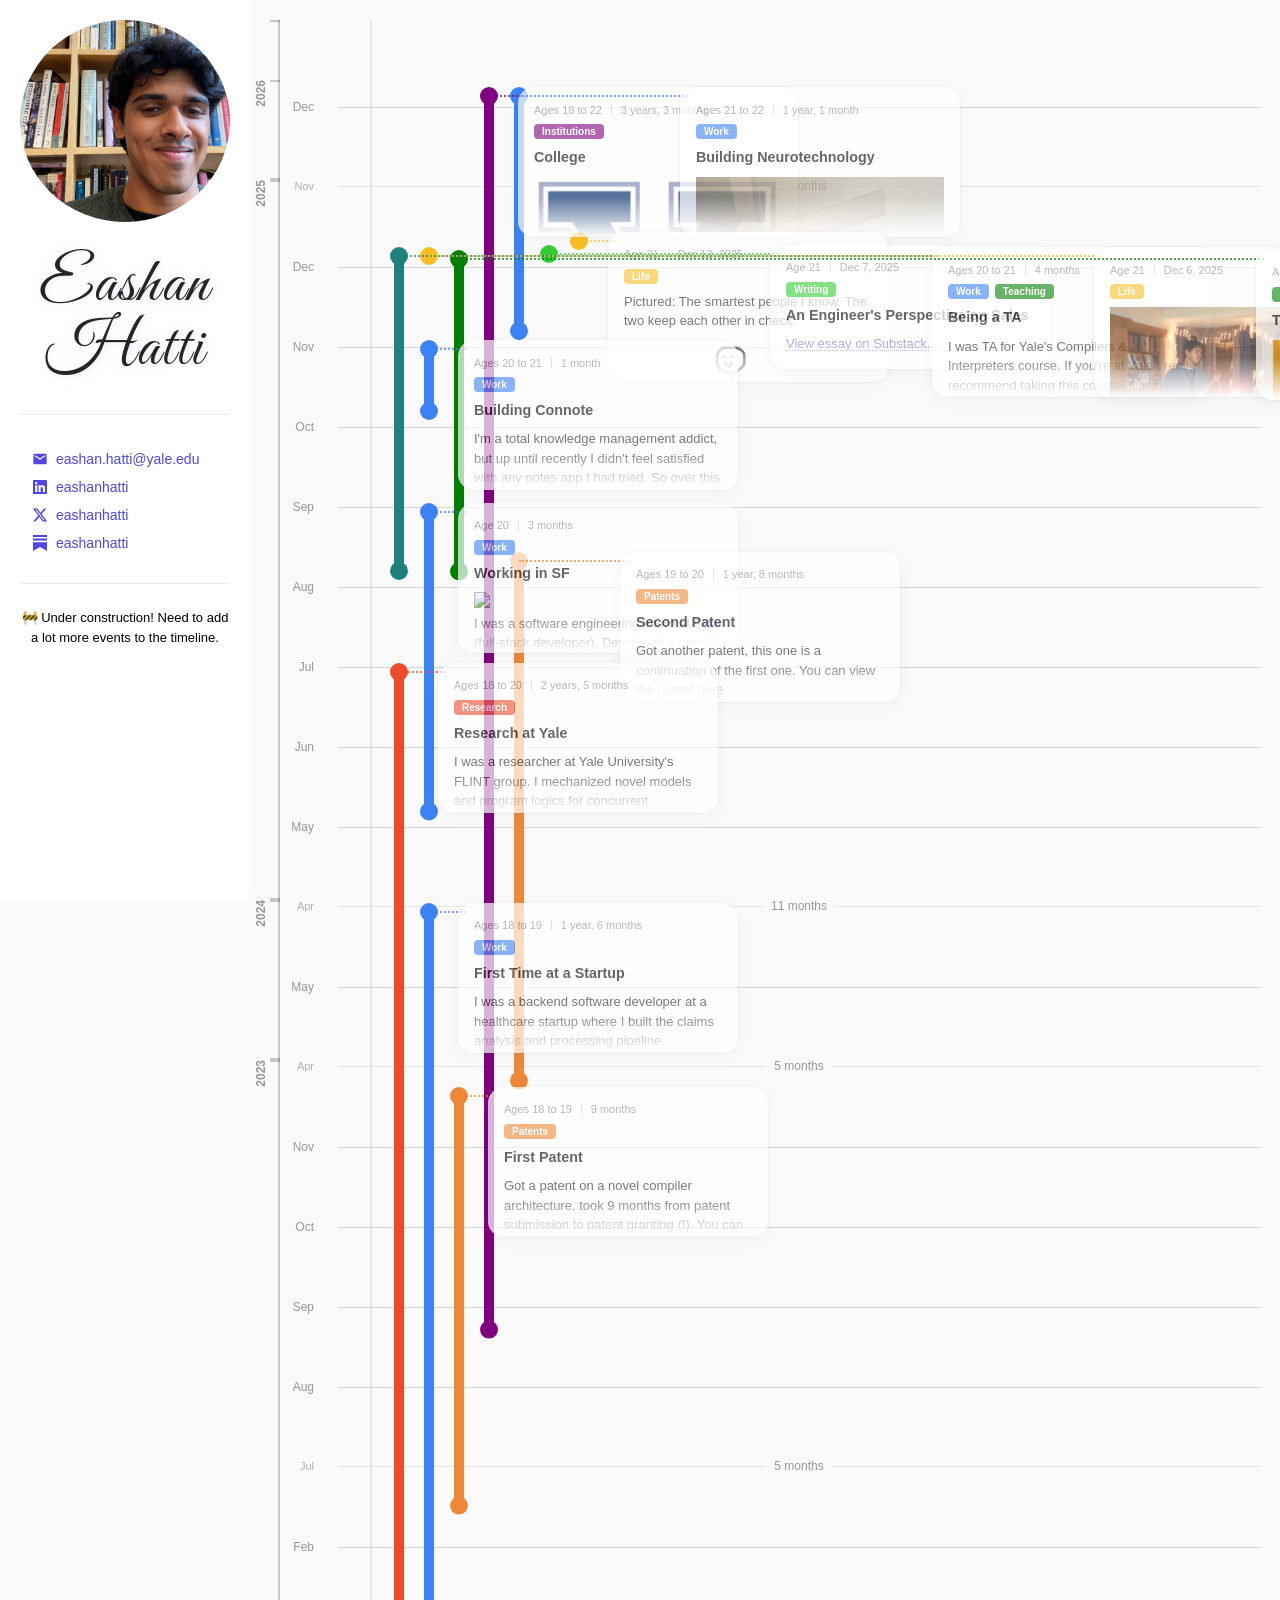
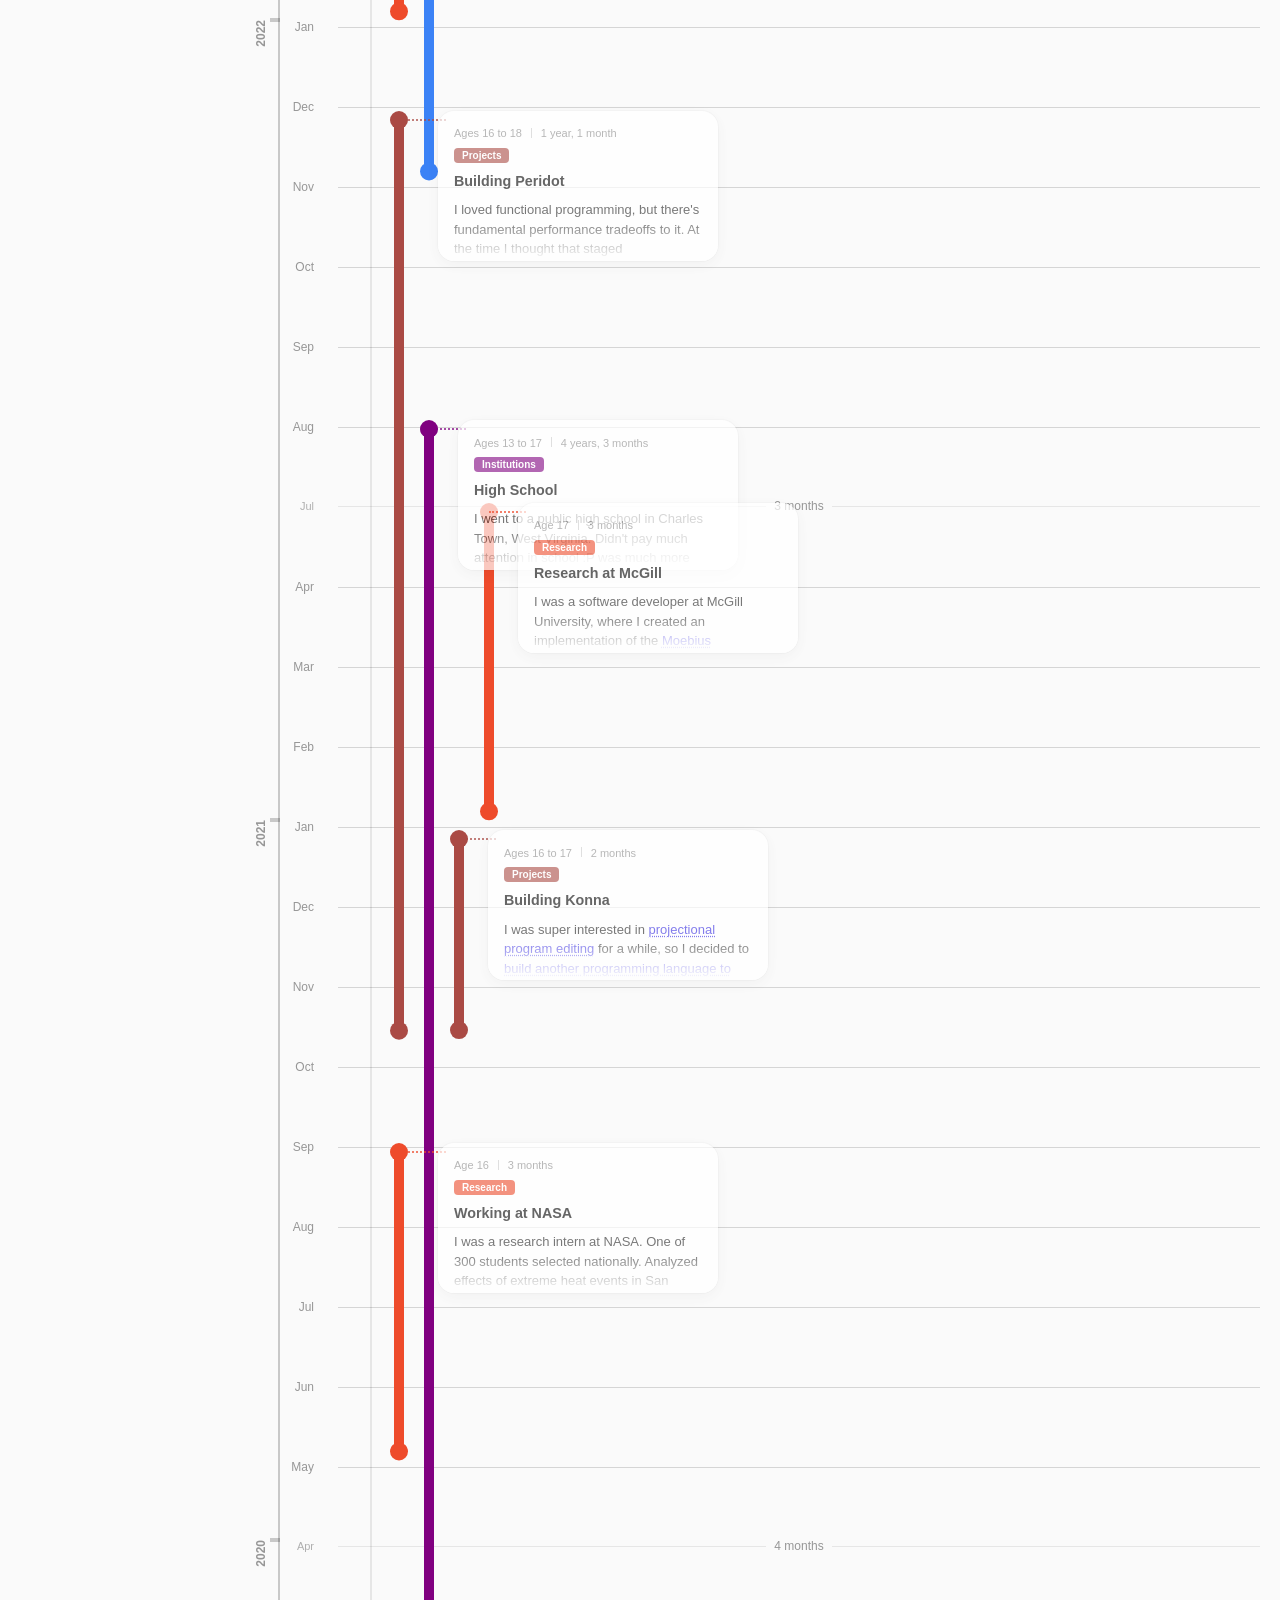
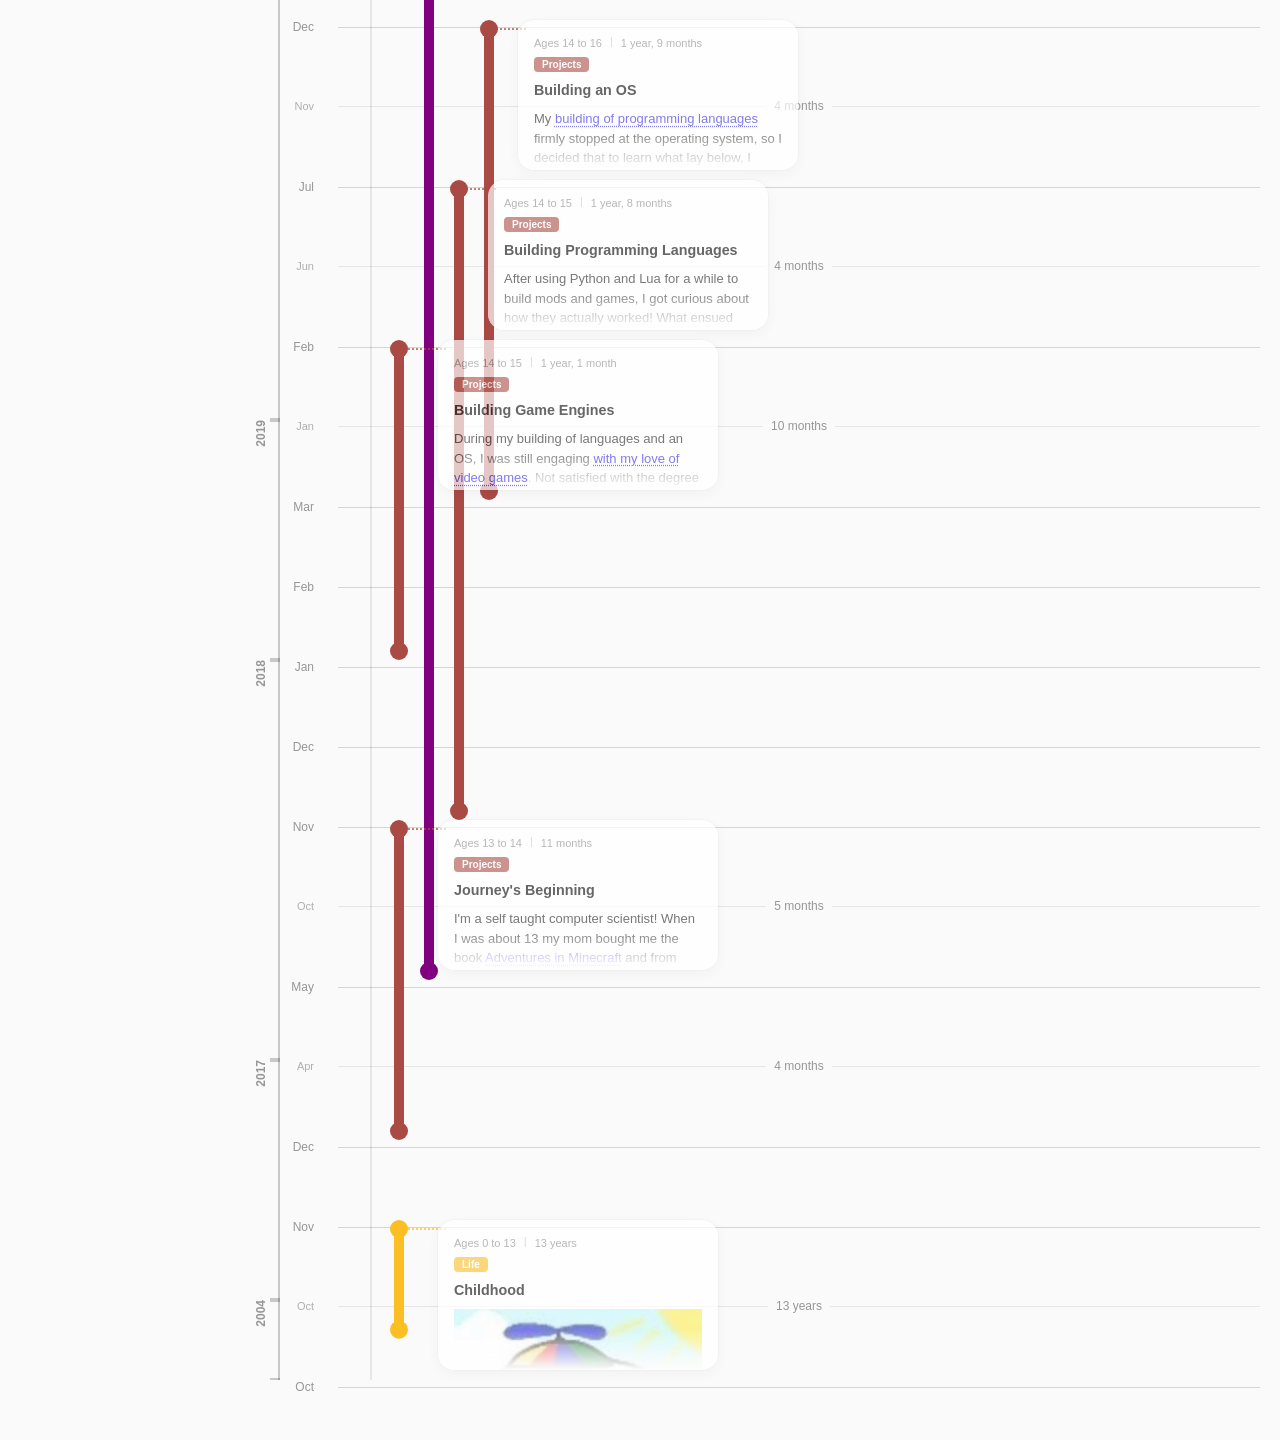
==== index.html @ cbc764d6 "init" ====
<!doctype html>
<html lang="en">
  <head>
    <meta charset="UTF-8" />
    <meta name="viewport" content="width=device-width, initial-scale=1.0" />
    <title>Eashan Hatti</title>
    <script type="module" crossorigin src="/assets/index-DlTxT7Jm.js"></script>
    <link rel="stylesheet" crossorigin href="/assets/index-BgND1UFj.css">
  </head>
  <body>
    <div id="root"></div>
  </body>
</html>
---- assets/index-BgND1UFj.css ----
@import"https://fonts.googleapis.com/css2?family=Great+Vibes&display=swap";*{margin:0;padding:0;box-sizing:border-box}html{-webkit-font-smoothing:antialiased;-moz-osx-font-smoothing:grayscale}body{font-family:-apple-system,BlinkMacSystemFont,Segoe UI,Roboto,Oxygen,Ubuntu,Cantarell,Open Sans,Helvetica Neue,sans-serif;background:#fafafa;color:#000000d9}.timeline-item{position:absolute;border:none;background:transparent;cursor:pointer;padding:0;pointer-events:none;z-index:2}.timeline-item:before,.timeline-item:after{pointer-events:auto}.timeline-item:before{content:"";position:absolute;left:50%;top:calc(var(--circle-size) / 2);bottom:calc(var(--circle-size) / 2);width:var(--bar-width);transform:translate(-50%);background:var(--color);border-radius:calc(var(--bar-width) / 2)}.timeline-item:after{content:"";position:absolute;left:0;top:0;width:var(--circle-size);height:var(--circle-size);background:var(--color);border-radius:50%;box-shadow:0 calc(var(--item-height) - var(--circle-size)) 0 0 var(--color)}.timeline-item:focus{outline:none}.timeline-item:focus:after{box-shadow:0 calc(var(--item-height) - var(--circle-size)) 0 0 var(--color),0 0 0 3px #0000001a}.timeline-item-open{z-index:100}.month-divider{position:absolute;left:0;right:0;display:flex;align-items:center;pointer-events:none;z-index:0}.month-label{width:60px;font-size:12px;font-weight:500;color:#0006;text-align:right;padding-right:16px;flex-shrink:0}.month-label-year{color:#0009;font-weight:600}.month-line{flex:1;height:1px;min-height:1px;background:#00000026;margin-left:8px;flex-shrink:0;min-width:500px}.month-divider-range .month-label-range{font-size:11px;color:#0000004d;font-weight:400}.month-line-range{background:#00000014;height:1px;display:flex;align-items:center;justify-content:center;position:relative}.duration-label{font-size:12px;color:#0006;font-weight:500;background:#fafafa;padding:0 8px;white-space:nowrap}.year-bracket{position:absolute;left:-30px;width:40px;pointer-events:none}.year-bracket-line{position:absolute;right:0;top:0;bottom:0;width:2px;background:#0003}.year-bracket-cap{position:absolute;right:0;width:10px;height:2px;background:#0003}.year-bracket-cap-top{top:0}.year-bracket-cap-bottom{bottom:0}.year-bracket-sticky-cap{position:absolute;right:0;width:10px;height:2px;background:#0003}.year-bracket-label{position:absolute;right:12px;writing-mode:vertical-rl;text-orientation:mixed;transform:rotate(180deg);font-size:12px;font-weight:600;color:#0006;white-space:nowrap}.card-wrapper{position:absolute;display:flex;align-items:flex-start;z-index:3;pointer-events:none}.card-wrapper.card-open{z-index:50;will-change:transform}.card-connector{position:absolute;height:2px;top:8px;border-top:2px dotted var(--color);pointer-events:none;opacity:.7;transition:opacity .15s ease,height .15s ease,top .15s ease,background .15s ease,border-top .15s ease;z-index:-1}.card-open .card-connector{opacity:1;border-top:none;background:var(--color);height:6px;top:6px;border-radius:3px}.card-content{position:relative;background:#fff;border-radius:16px;padding:16px;margin-left:8px;width:280px;max-height:150px;overflow:hidden;opacity:.7;box-shadow:0 4px 16px #0000000f,0 0 0 1px #00000008;transition:opacity .15s ease,max-height .25s ease,box-shadow .15s ease;pointer-events:auto;cursor:pointer}.card-open .card-content{max-height:none;opacity:1;box-shadow:0 8px 32px #0000001f,0 0 0 1px #0000000d}.card-fade{position:absolute;bottom:0;left:0;right:0;height:40px;background:linear-gradient(to bottom,transparent,white);pointer-events:none;transition:opacity .15s ease}.card-open .card-fade{opacity:0}.card-dates{font-size:11px;font-weight:500;color:#0006;margin-bottom:8px;display:flex;flex-direction:column;gap:8px}.card-dates-row{display:flex;align-items:center;gap:8px;flex-wrap:wrap}.card-divider{color:#0003;display:inline-block;height:13px;line-height:1;align-self:center}.card-labels{display:flex;gap:6px;flex-wrap:wrap}.label-pill{display:inline-block;padding:2px 8px;background-color:var(--label-color);color:#fff;border-radius:4px;font-size:10px;font-weight:600;text-transform:capitalize;opacity:.85}.card-body{color:#000000bf;line-height:1.5;font-size:13px}.card-body h1,.card-body h2,.card-body h3{margin-top:0;margin-bottom:8px;font-weight:600;color:#000000d9;font-size:1.1em}.card-body p{margin:0 0 8px}.card-body p:last-child{margin-bottom:0}.card-body ul,.card-body ol{margin:0 0 8px;padding-left:16px}.card-body li{margin-bottom:2px}.card-body blockquote{border-left:2px solid rgba(0,0,0,.1);margin:0 0 8px;padding-left:10px;color:#00000080;font-style:italic}.timeline-wrapper{flex:1;min-height:100vh;padding:20px 20px 60px;overflow-x:auto}.timeline{position:relative}.timeline-axis{position:absolute;left:100px;top:0;bottom:0;width:2px;background:#00000014;border-radius:1px;z-index:1}.timeline-items{position:absolute;inset:0}.ext-link{color:#4f46e5;text-decoration:underline dotted;text-underline-offset:2px;cursor:pointer;transition:text-decoration .15s ease}.ext-link:visited{color:#4f46e5}.ext-link:hover{text-decoration:underline solid}.card-link{color:#4f46e5;text-decoration:underline dotted;text-underline-offset:2px;cursor:pointer;transition:text-decoration .15s ease;position:relative;z-index:10;pointer-events:auto}.card-link:visited{color:#4f46e5}.card-link:hover{text-decoration:underline solid}.sidebar{width:250px;padding:20px;flex-shrink:0;background:#fff;border-radius:0 0 12px;margin:0;position:fixed;left:0;top:0;height:100vh;overflow-y:auto}.selfie-container{margin-bottom:32px}.selfie{width:100%;height:100%;border-radius:50%;object-fit:cover;display:block}.label-filters{display:flex;flex-direction:column;gap:12px;margin-left:100px;margin-top:32px;padding-top:24px}.filters-title{font-size:16px;font-weight:700;color:#000000b3;text-align:center;margin:0 0 12px;letter-spacing:.5px}.label-filter{display:flex;align-items:center;gap:10px;cursor:pointer;-webkit-user-select:none;user-select:none;padding-left:12px}.label-filter input{display:none}.checkbox-custom{width:24px;height:24px;border-radius:4px;border:2px solid var(--label-color);background:transparent;transition:all .15s ease;flex-shrink:0;display:flex;align-items:center;justify-content:center;position:relative}.label-filter input:not(:checked)+.checkbox-custom:hover{background:rgba(var(--label-color-rgb),.2)}.label-filter input:not(:checked)+.checkbox-custom:hover:after{content:"✓";color:var(--label-color);font-size:18px;font-weight:700;line-height:1;opacity:.5}.label-filter input:checked+.checkbox-custom{background:var(--label-color)}.label-filter input:checked+.checkbox-custom:after{content:"✓";color:#fff;font-size:18px;font-weight:700;line-height:1}.label-text{font-size:16px;font-weight:500;color:var(--label-color);text-transform:capitalize}.sidebar-section{margin-top:32px;padding-top:24px;border-top:1px solid rgba(0,0,0,.08)}.hello-section{margin-top:16px;padding-top:0;border-top:none}.name{font-family:Great Vibes,Allura,cursive;font-size:64px;font-weight:400;line-height:1;margin:0;color:#000000d9;text-shadow:2px 2px 4px rgba(0,0,0,.05),0 0 20px rgba(102,126,234,.1);letter-spacing:2px;text-align:center;display:flex;flex-direction:column;align-items:center}.contact-section{margin-top:32px;padding-top:24px;border-top:1px solid rgba(0,0,0,.08)}.contact-items{display:flex;flex-direction:column;gap:12px;margin-top:12px}.contact-item{font-size:14px;color:#4f46e5;text-decoration:none;padding-left:12px;transition:all .15s ease;display:flex;align-items:center;gap:8px}.contact-item:hover{color:#3730a3;text-decoration:underline}.contact-icon{flex-shrink:0;font-size:16px}.construction-section{margin-top:32px;padding-top:24px;border-top:1px solid rgba(0,0,0,.08)}.construction-section p{font-size:13px;color:#000;margin:0;text-align:center;line-height:1.5}.desktop-only{display:block}.mobile-only{display:none}@media(max-width:768px){.sidebar{position:relative;width:100%;height:auto;border-radius:0}.desktop-only{display:none}.mobile-only{display:block}}.app{min-height:100vh;display:flex;background:#fafafa;margin-left:250px}@media(max-width:768px){.app{margin-left:0}.timeline-section{display:none}}.timeline-section{flex:1;display:flex;flex-direction:column;margin-top:0}.label-filters{display:flex;flex-direction:row;flex-wrap:wrap;align-items:center;gap:24px;padding:20px 60px 20px 20px;margin:0;background:#fff;border-radius:0 12px 0 0;z-index:100;position:fixed;top:0;left:250px;right:0}.filter-title{font-size:16px;font-weight:600;color:#000000b3;letter-spacing:.5px;margin-right:12px}img{width:100%;height:auto}
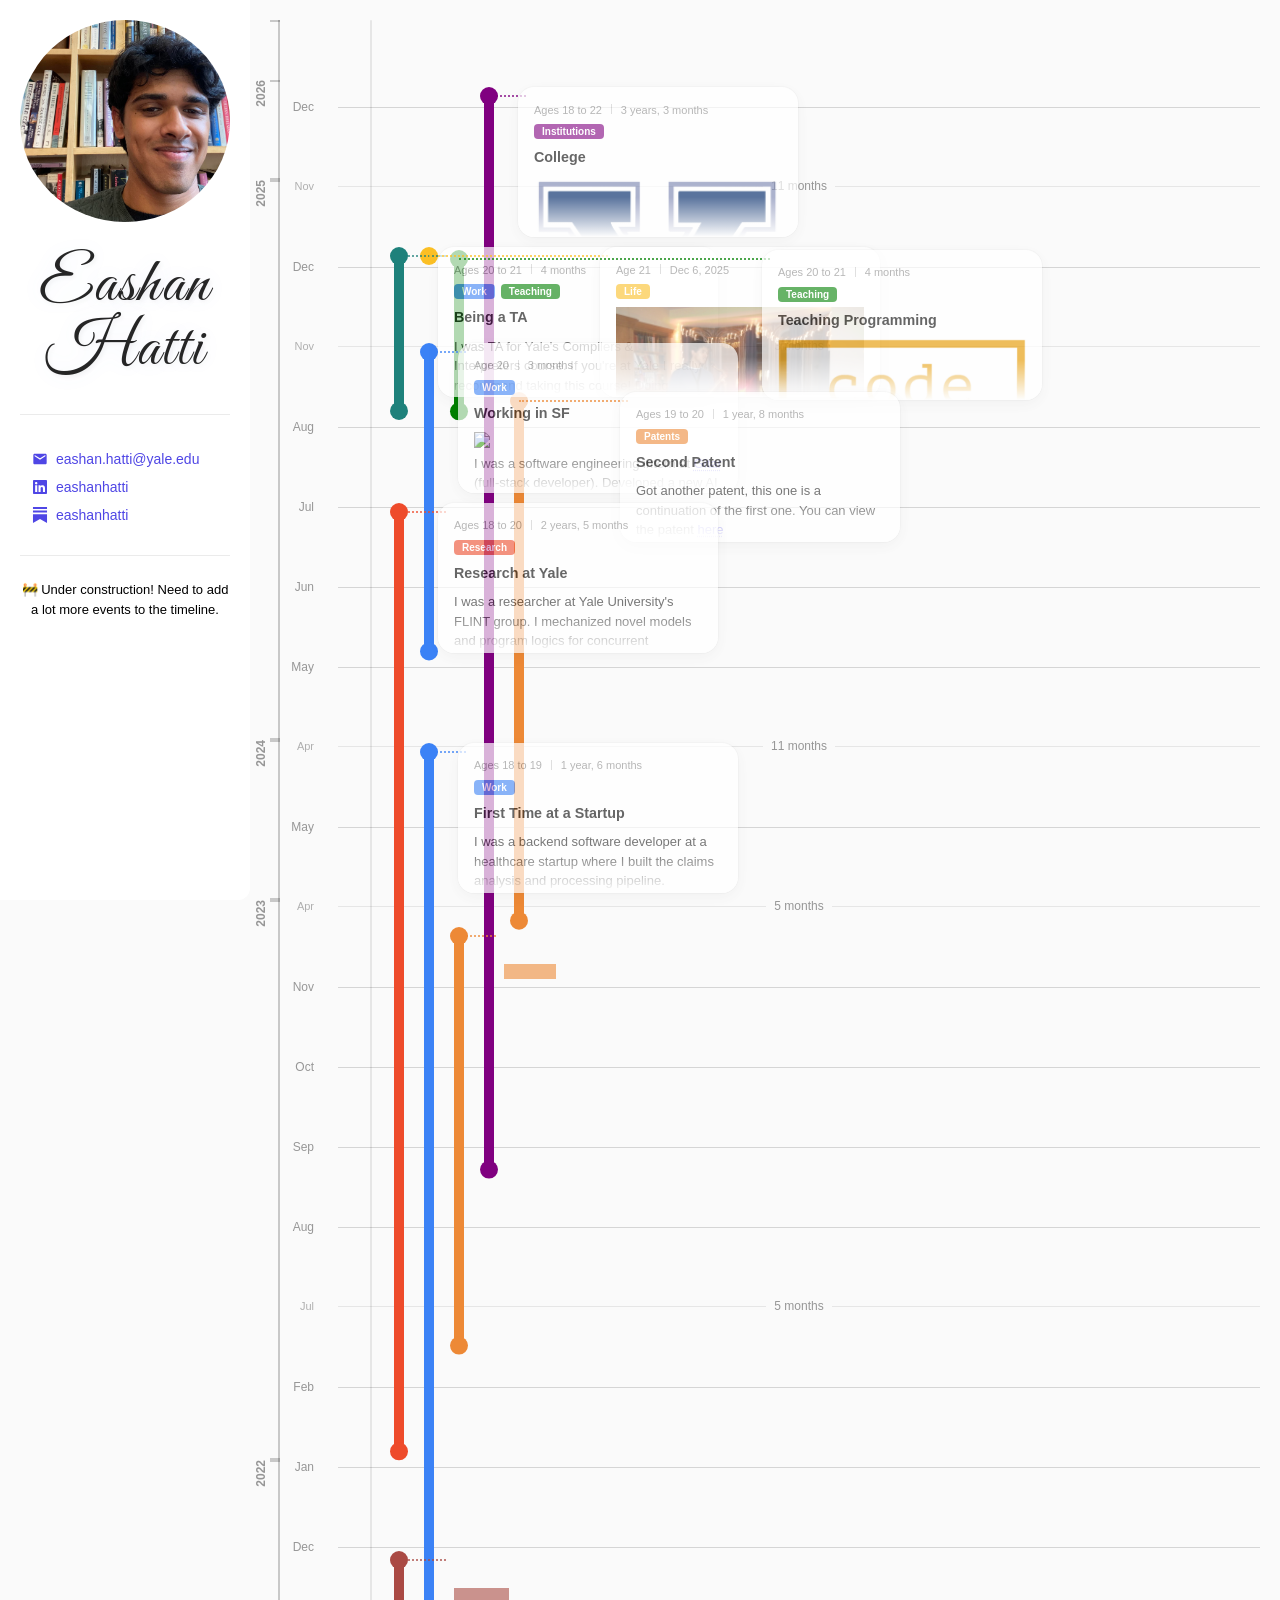
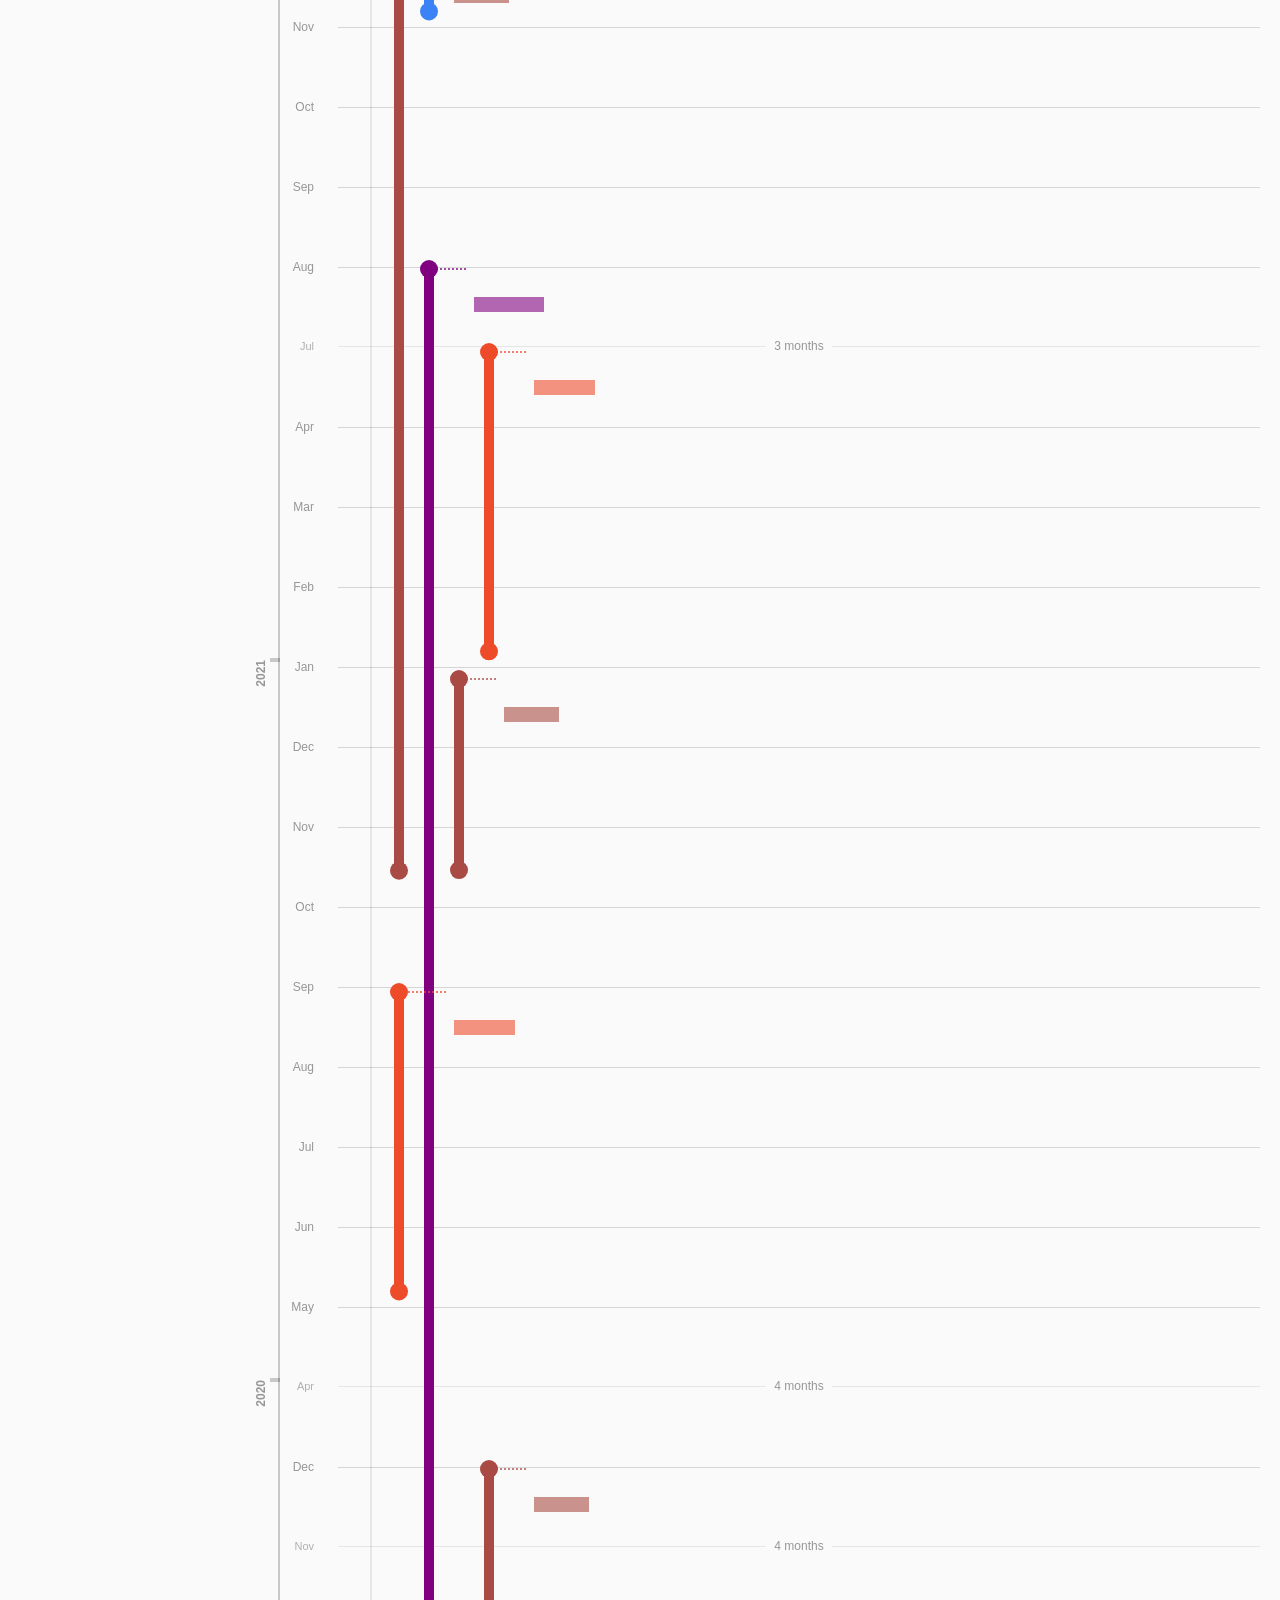
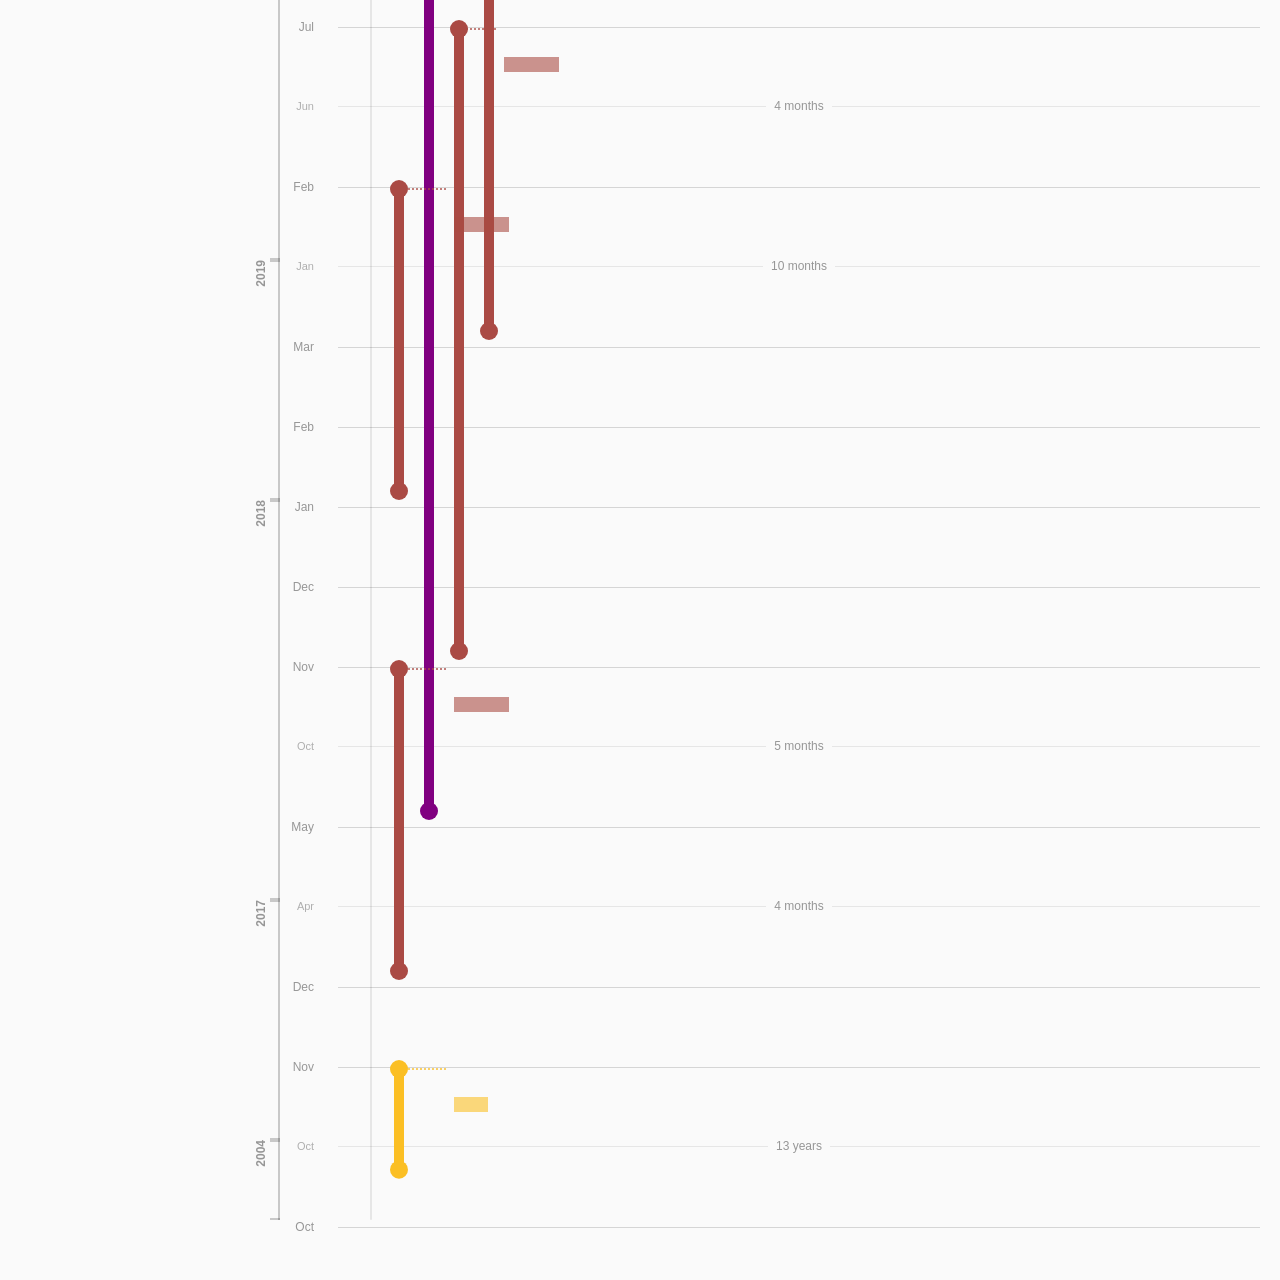
==== commit 8e9f8c1c: "init" ====
--- a/index.html
+++ b/index.html
@@ -4,7 +4,7 @@
     <meta charset="UTF-8" />
     <meta name="viewport" content="width=device-width, initial-scale=1.0" />
     <title>Eashan Hatti</title>
-    <script type="module" crossorigin src="/assets/index-DlTxT7Jm.js"></script>
+    <script type="module" crossorigin src="/assets/index-CJv7UE45.js"></script>
     <link rel="stylesheet" crossorigin href="/assets/index-BgND1UFj.css">
   </head>
   <body>
